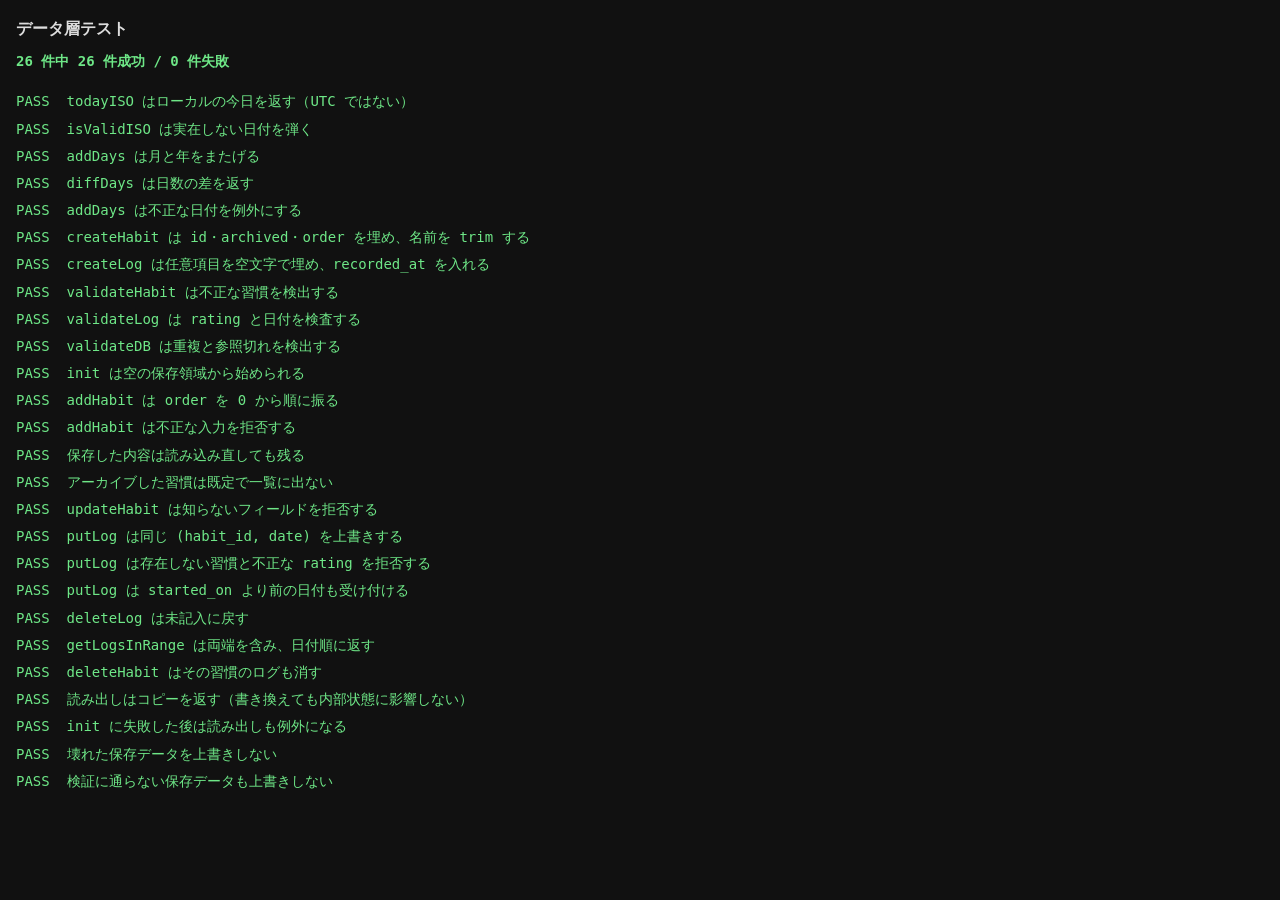
==== tests.html @ 7ad82b44 "データ層: スキーマ定義・保存/読み出し・日付ユーティリティ 実装順序 1 に対応する。判定ロジック・エクスポート・週まとめ・UI は含まない。  - dates.js  'YYYY-MM-DD' を" ====
<!DOCTYPE html>
<html lang="ja">
<head>
<meta charset="utf-8">
<meta name="viewport" content="width=device-width, initial-scale=1">
<title>データ層テスト</title>
<style>
  body {
    margin: 0;
    padding: 1rem;
    font-family: ui-monospace, SFMono-Regular, Menlo, Consolas, monospace;
    font-size: 14px;
    line-height: 1.6;
    background: #111;
    color: #ddd;
  }
  h1 { font-size: 1rem; margin: 0 0 0.5rem; }
  #summary { margin: 0 0 1rem; font-weight: bold; white-space: pre-wrap; }
  .case { white-space: pre-wrap; padding: 0.15rem 0; }
  .pass { color: #6ee787; }
  .fail { color: #ff7b72; }
</style>
</head>
<body>
<h1>データ層テスト</h1>
<p id="summary">実行中…</p>
<div id="output"></div>
<script>
  // tests.js が一度も動かなかった場合に「実行中…」のまま黙って止まらないようにする。
  // file:// で開くと ES Modules は CORS で弾かれ、エラーも画面に出ないまま何も起きない。
  setTimeout(function () {
    var summary = document.getElementById('summary');
    if (summary.dataset.started === '1') return;
    summary.className = 'fail';
    summary.textContent = location.protocol === 'file:'
      ? 'テストを実行できませんでした。file:// では ES Modules を読み込めません。'
        + '習慣化フォルダで次を実行し、http://localhost:8123/tests.html を開いてください。\n'
        + '  python -m http.server 8123'
      : 'テストを開始できませんでした。ブラウザのコンソールを確認してください。';
  }, 2000);
</script>
<script type="module" src="js/tests.js"></script>
</body>
</html>
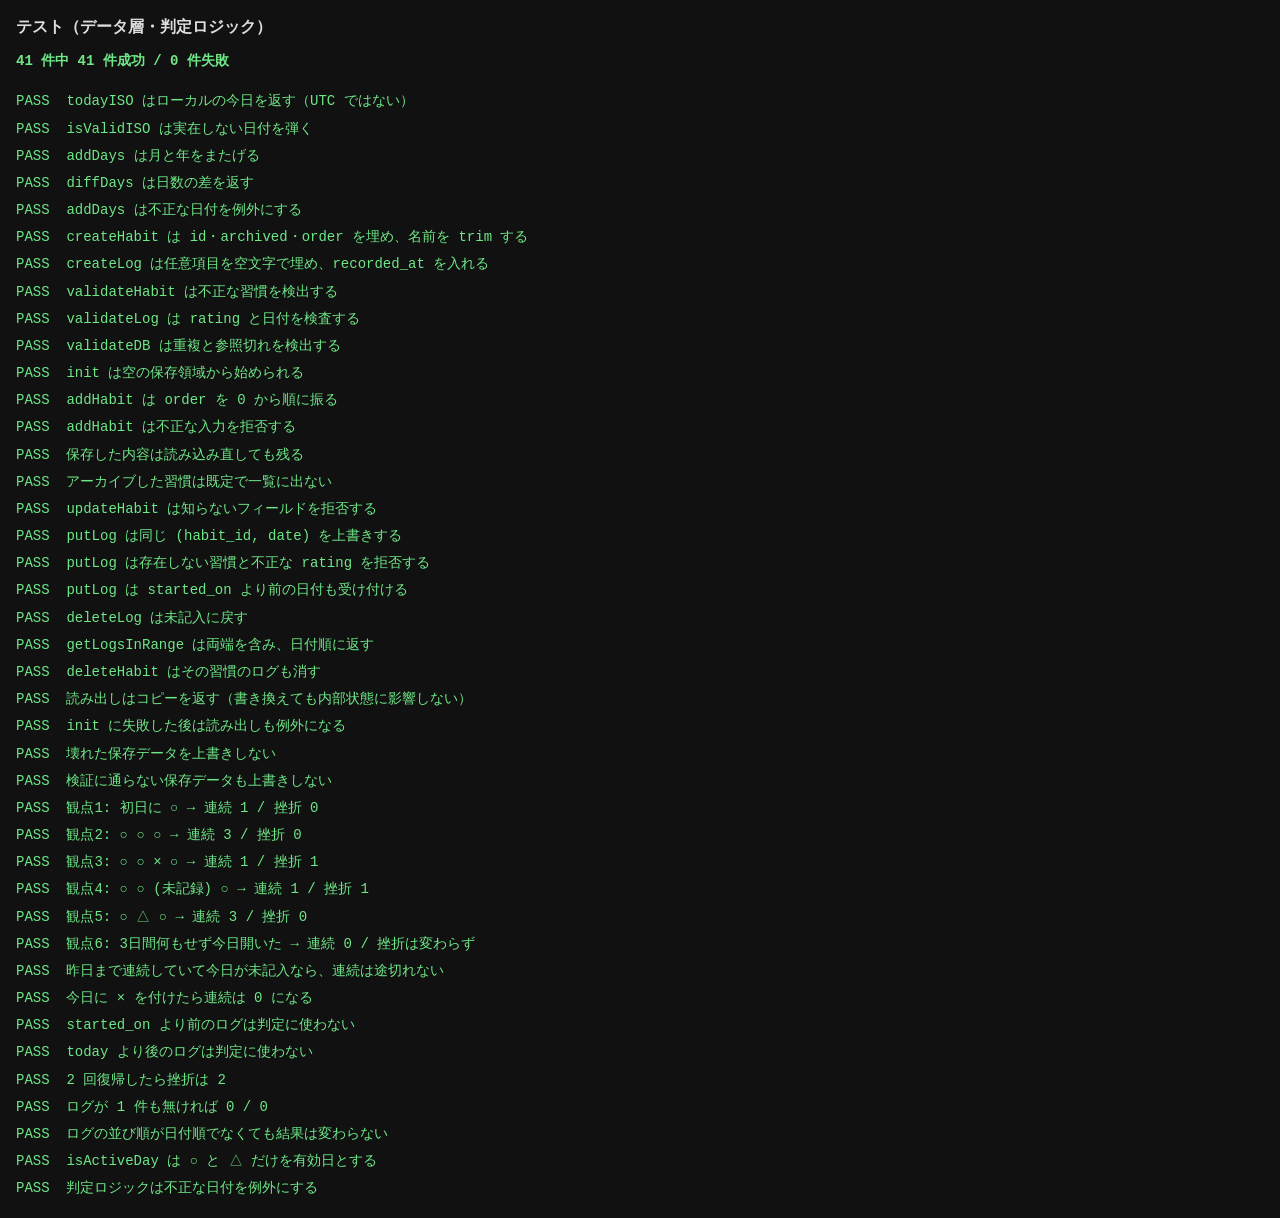
==== commit 8ea7fc59: "判定ロジック: 連続日数と挫折回数 実装順序 2 に対応する。エクスポート・週まとめ・UI は含まない。  stats.js は logs から導出する純関数だけを持ち、storage.js に依存し" ====
--- a/tests.html
+++ b/tests.html
@@ -3,7 +3,7 @@
 <head>
 <meta charset="utf-8">
 <meta name="viewport" content="width=device-width, initial-scale=1">
-<title>データ層テスト</title>
+<title>テスト</title>
 <style>
   body {
     margin: 0;
@@ -22,7 +22,7 @@
 </style>
 </head>
 <body>
-<h1>データ層テスト</h1>
+<h1>テスト（データ層・判定ロジック）</h1>
 <p id="summary">実行中…</p>
 <div id="output"></div>
 <script>
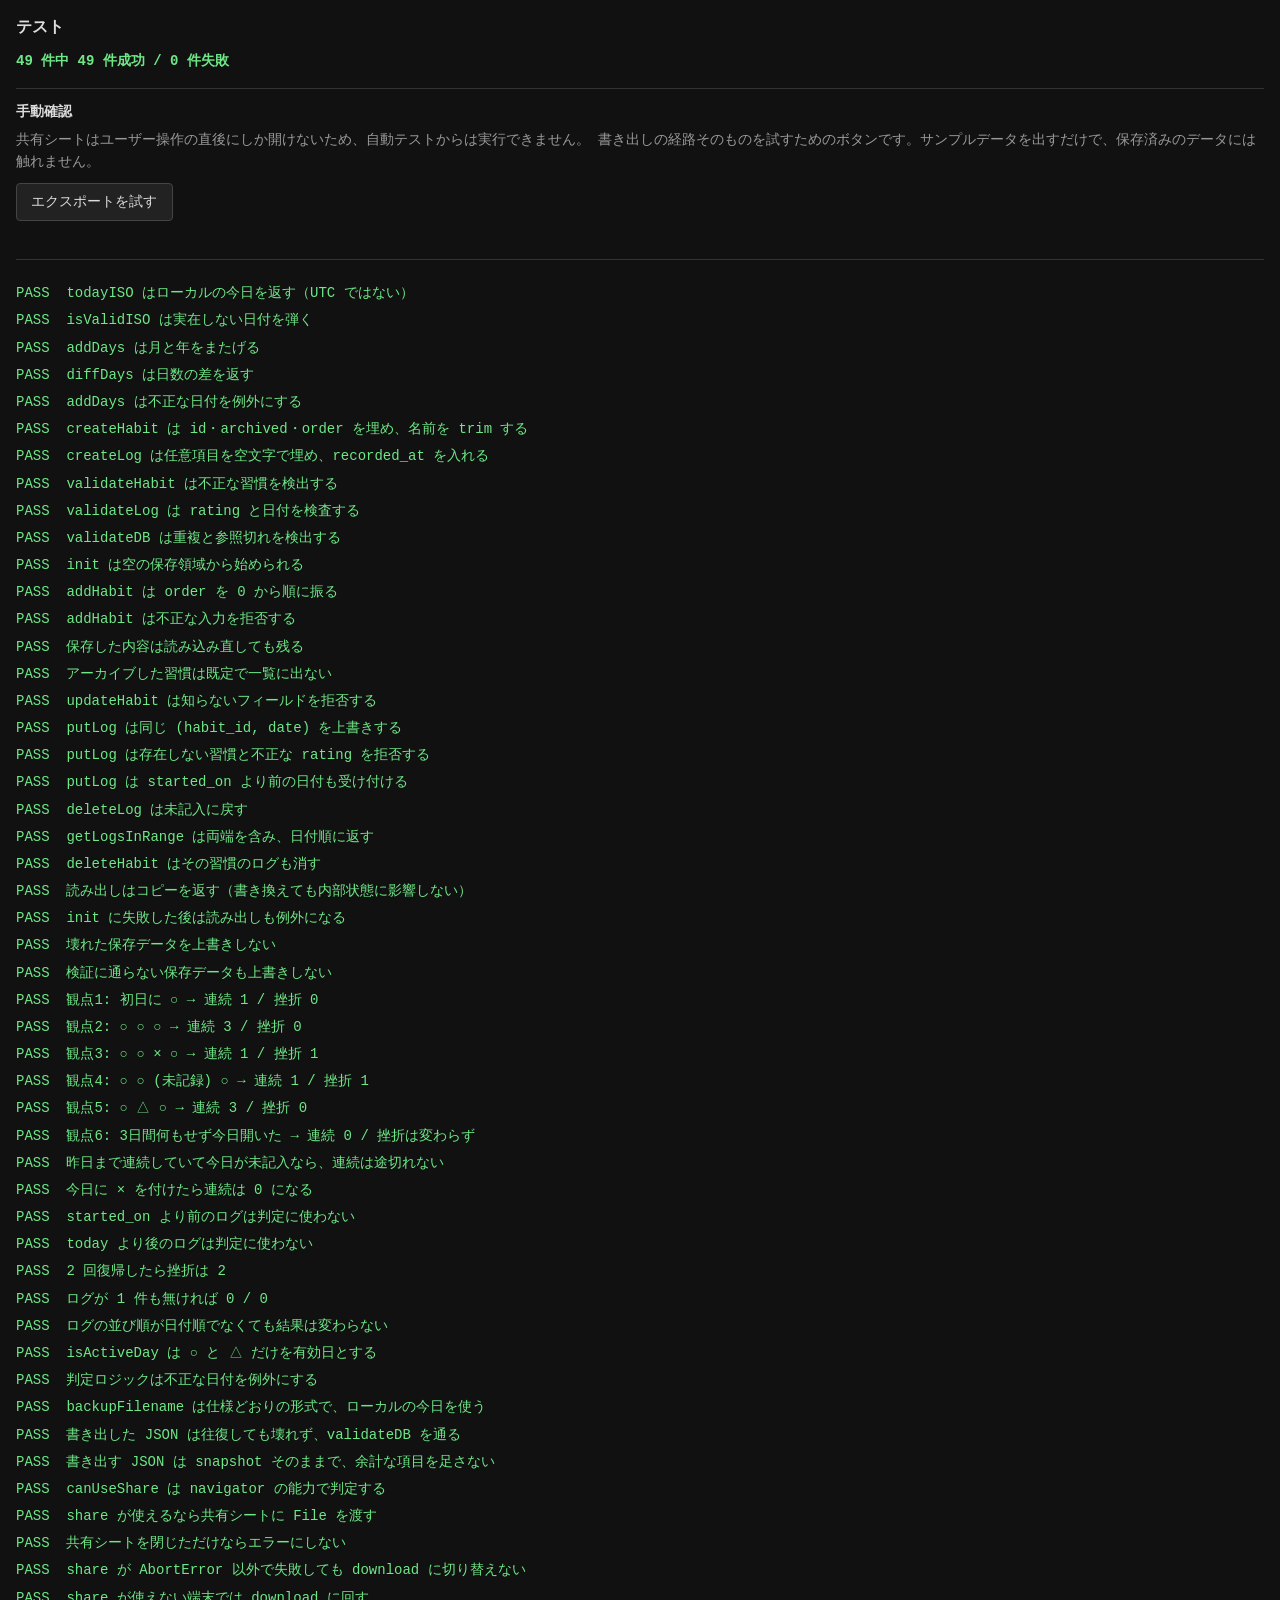
==== commit 42b3ee77: "エクスポート: 全データを JSON として書き出す 実装順序 3 に対応する。週まとめ・UI は含まない。インポートは仕様どおり作らない。  副作用のある部分（共有シート・ダウンロード）と、そうでな" ====
--- a/tests.html
+++ b/tests.html
@@ -19,11 +19,38 @@
   .case { white-space: pre-wrap; padding: 0.15rem 0; }
   .pass { color: #6ee787; }
   .fail { color: #ff7b72; }
+
+  #manual {
+    margin: 0 0 1.25rem;
+    padding: 0.75rem 0;
+    border-top: 1px solid #333;
+    border-bottom: 1px solid #333;
+  }
+  #manual h2 { font-size: 0.875rem; margin: 0 0 0.35rem; }
+  #manual .note { margin: 0 0 0.6rem; color: #999; }
+  #manual button {
+    font: inherit;
+    color: #ddd;
+    background: #222;
+    border: 1px solid #444;
+    border-radius: 4px;
+    padding: 0.4rem 0.9rem;
+  }
+  #export-result { margin: 0.6rem 0 0; min-height: 1.2em; white-space: pre-wrap; }
 </style>
 </head>
 <body>
-<h1>テスト（データ層・判定ロジック）</h1>
+<h1>テスト</h1>
 <p id="summary">実行中…</p>
+
+<div id="manual">
+  <h2>手動確認</h2>
+  <p class="note">共有シートはユーザー操作の直後にしか開けないため、自動テストからは実行できません。
+書き出しの経路そのものを試すためのボタンです。サンプルデータを出すだけで、保存済みのデータには触れません。</p>
+  <button id="export-sample" type="button">エクスポートを試す</button>
+  <p id="export-result"></p>
+</div>
+
 <div id="output"></div>
 <script>
   // tests.js が一度も動かなかった場合に「実行中…」のまま黙って止まらないようにする。
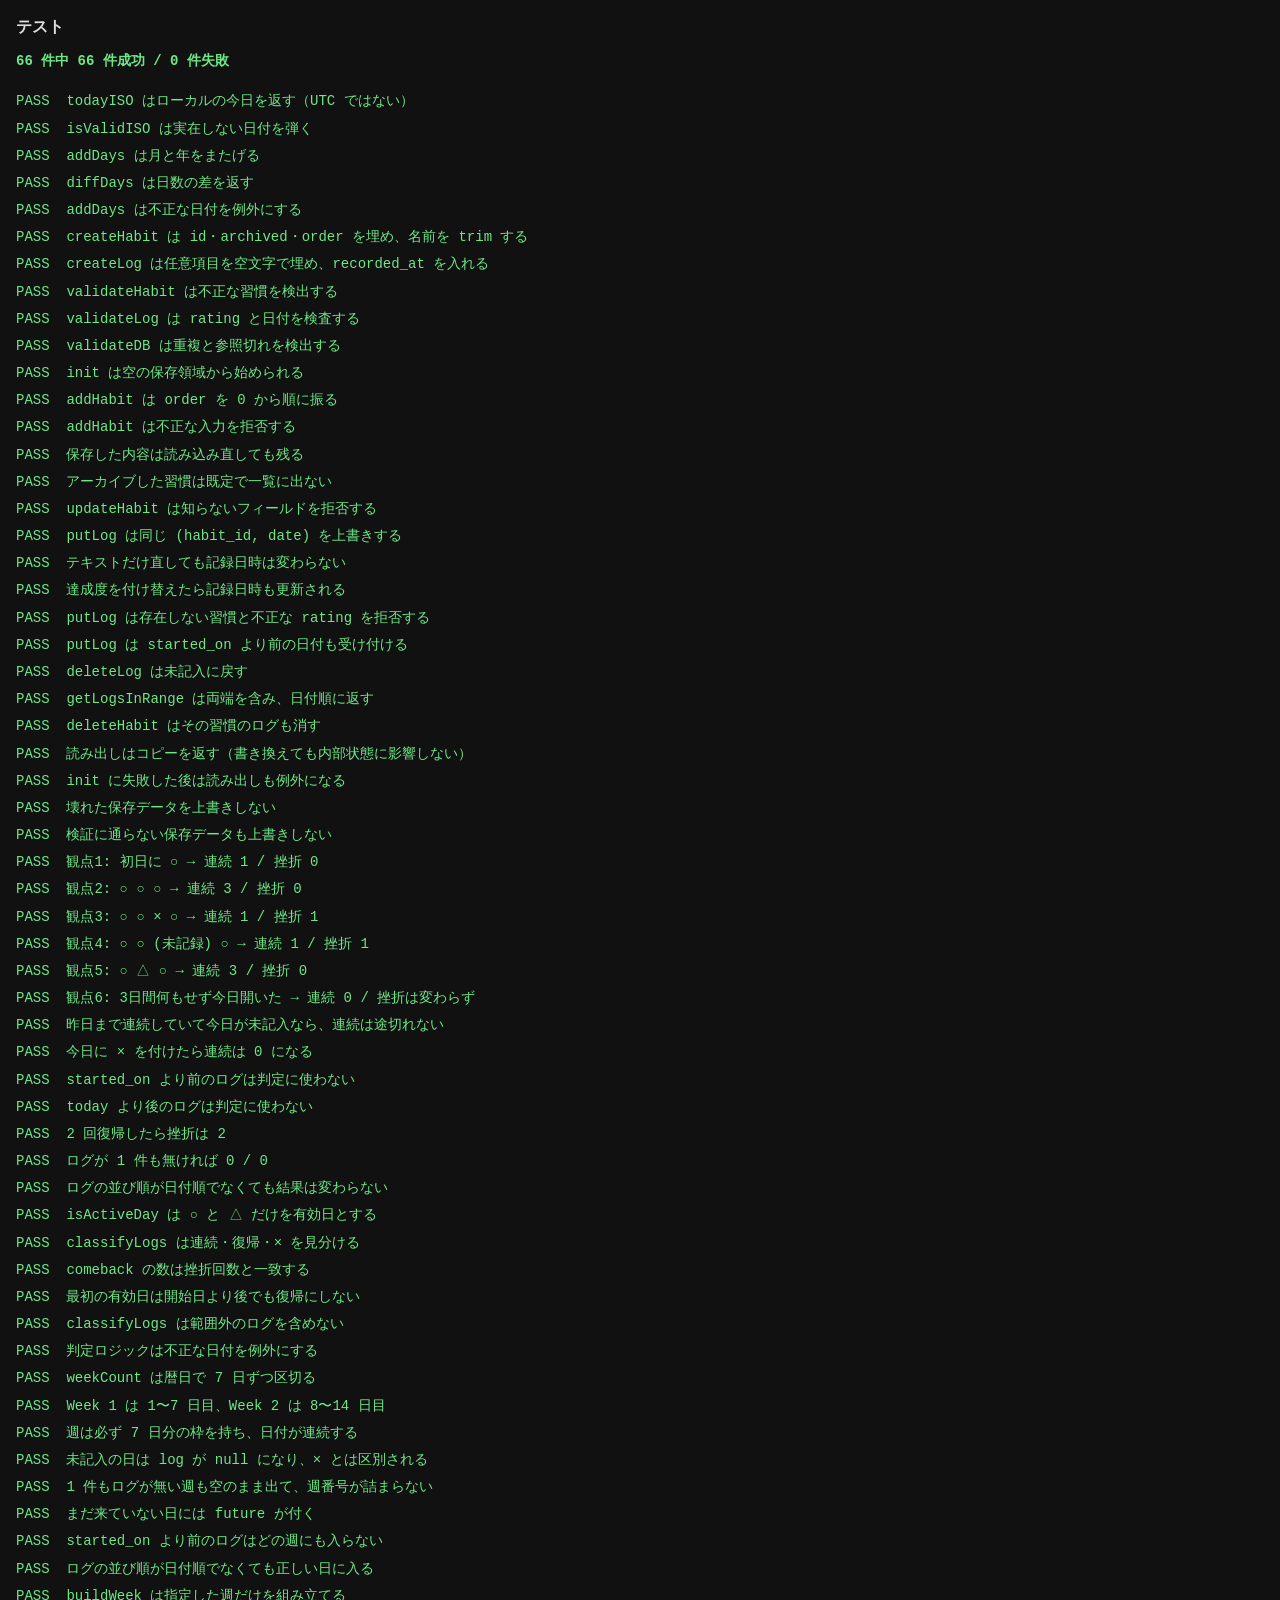
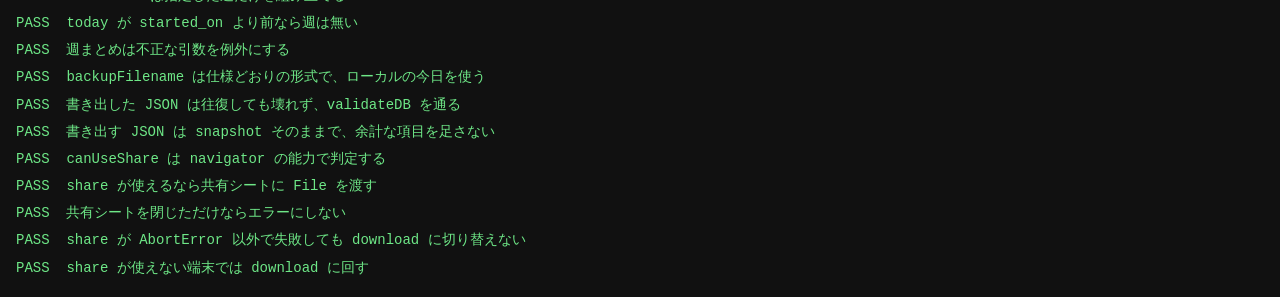
==== commit 26c652cc: "UI: エクスポートボタンをヘッダーに組み込む 実装順序 5 の最後。これで UI フェーズが完了する。  - ホームのヘッダー右に「書き出し」を置く。週まとめ画面には出さない   （そちらのヘッダー" ====
--- a/tests.html
+++ b/tests.html
@@ -20,36 +20,11 @@
   .pass { color: #6ee787; }
   .fail { color: #ff7b72; }
 
-  #manual {
-    margin: 0 0 1.25rem;
-    padding: 0.75rem 0;
-    border-top: 1px solid #333;
-    border-bottom: 1px solid #333;
-  }
-  #manual h2 { font-size: 0.875rem; margin: 0 0 0.35rem; }
-  #manual .note { margin: 0 0 0.6rem; color: #999; }
-  #manual button {
-    font: inherit;
-    color: #ddd;
-    background: #222;
-    border: 1px solid #444;
-    border-radius: 4px;
-    padding: 0.4rem 0.9rem;
-  }
-  #export-result { margin: 0.6rem 0 0; min-height: 1.2em; white-space: pre-wrap; }
 </style>
 </head>
 <body>
 <h1>テスト</h1>
 <p id="summary">実行中…</p>
-
-<div id="manual">
-  <h2>手動確認</h2>
-  <p class="note">共有シートはユーザー操作の直後にしか開けないため、自動テストからは実行できません。
-書き出しの経路そのものを試すためのボタンです。サンプルデータを出すだけで、保存済みのデータには触れません。</p>
-  <button id="export-sample" type="button">エクスポートを試す</button>
-  <p id="export-result"></p>
-</div>
 
 <div id="output"></div>
 <script>
